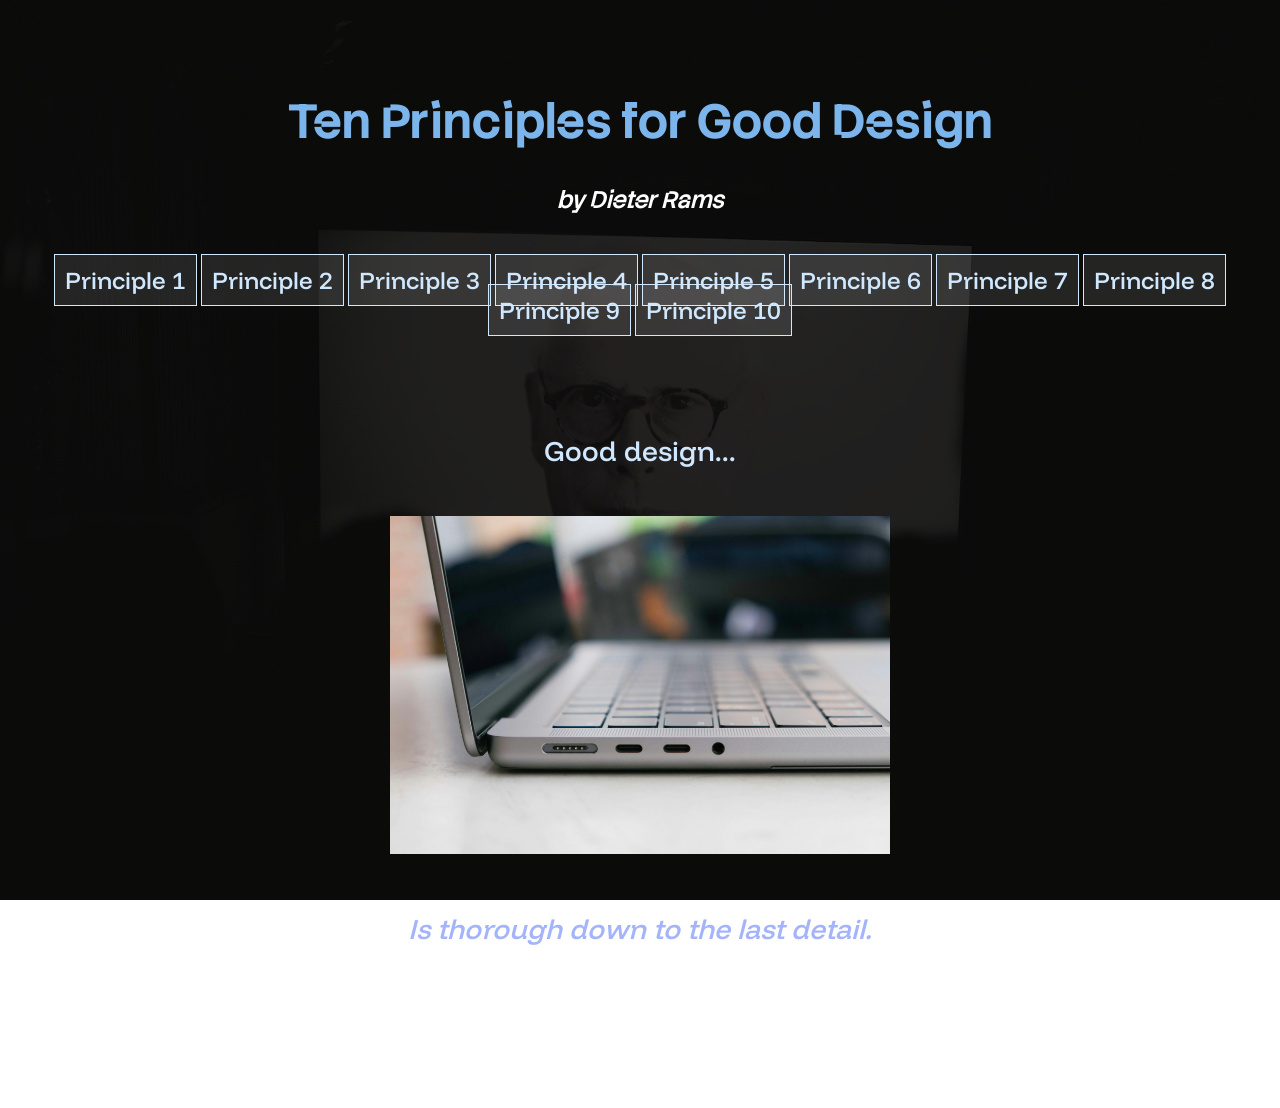
==== site/rams-principle-eight.html @ 49e116e7 "Updated existing multi-pages with relevant content." ====
<!DOCTYPE html>
<html lang="en">
  <head>
    <meta charset="UTF-8">
    <meta name="viewport" content="width=device-width,initial-scale=1">
    <title>Leroy Ayettey | leroyayettey</title>
    <link href="css/reset.css" rel="stylesheet"><!-- DO NOT EDIT THIS LINE -->
    <link href="css/style.css" rel="stylesheet"><!-- DO NOT EDIT THIS LINE -->
    <link rel="preconnect" href="https://fonts.googleapis.com">
    <link rel="preconnect" href="https://fonts.gstatic.com" crossorigin>
    <link href="https://fonts.googleapis.com/css2?family=Stack+Sans+Notch:wght@700&display=swap"rel="stylesheet">
    <link href="https://fonts.googleapis.com/css2?family=Funnel+Display:wght@300..800&family=Stack+Sans+Notch:wght@700&display=swap" rel="stylesheet">
  </head>
  <body>
    <div class="container-header">
      <h1>Ten Principles for Good Design</h1>
      <h2>by Dieter Rams</h2>
    </div>
    <div class="container-principles">
      <a href="rams-principle-one.html">Principle 1</a>
      <a href="rams-principle-two.html">Principle 2</a>
      <a href="rams-principle-three.html">Principle 3</a>
      <a href="rams-principle-four.html">Principle 4</a>
      <a href="rams-principle-five.html">Principle 5</a>
      <a href="rams-principle-six.html">Principle 6</a>
      <a href="rams-principle-seven.html">Principle 7</a>
      <a href="rams-principle-eight.html">Principle 8</a>
      <a href="rams-principle-nine.html">Principle 9</a>
      <a href="rams-principle-ten.html">Principle 10</a>
    </div>
    <div class="container-content">
      <h3>Good design...</h3>
      <img src="img\detailed-macbook-ports-prin-eight.jpg"></img>
      <h4>Is thorough down to the last detail.</h4>
      <p>Nothing must be arbitrary or left to chance. Care and accuracy in the design process show respect towards the consumer.</p>
    </div>
  </body>
</html>
---- site/css/style.css ----
h1{
    text-align: center;
    font-family: "Stack Sans Notch", sans-serif;
    font-weight: 700;
    font-size: 3rem;
    color: #7cb5eb;
}

h2{
    text-align: center;
    font-family: "Stack Sans Notch", sans-serif;
    font-weight: 500;
    font-size: 1.5rem;
    font-style: italic;
    color: #ffffff;
}

h3{
    text-align: center;
    font-family: "Funnel Display", sans-serif;
    font-size: 1.75rem;
    font-weight: 500;
    color: #d0e8ff;
}

h4{
    text-align: center;
    font-family: "Funnel Display", sans-serif;
    font-size: 1.75rem;
    font-weight: 500;
    font-style: italic;
    color: #a4b4fa;
}

a{
    text-align: center;
    font-family: "Funnel Display", sans-serif;
    font-size: 1.5rem;
    font-weight: 500;
    color: #d0e8ff;
    border: 1px solid #d0e8ff;
    padding: 10px;
    text-decoration: none;
    background:rgba(255, 255, 255, 0.1);
}

p{
    text-align: center;
    font-family: "Funnel Display", sans-serif;
    font-size: 1.2rem;
    font-weight: 300;
    color: #ffffff;
    padding:10px 300px 10px ;
}

body{
    background-image: url("../img/dieter-rams-background-lowopacity.png");
    background-position: center center;
    background-size: cover;
    background-attachment: fixed; 
}

img{
    margin: auto;
    display: flex;
    width: 500px;
    padding: 20px 20px 20px;
}

.container-header{
    padding: 50px 50px 25px;
}

.container-principles{
    padding: 5px 20px 50px;
    text-align: center;
}

.container-content{
    padding: 30px;
}

.stack-sans-notch{
  font-family: "Stack Sans Notch", sans-serif;
  font-optical-sizing: auto;
  font-weight: <weight>;
  font-style: normal;
}
.funnel-display{
  font-family: "Funnel Display", sans-serif;
  font-optical-sizing: auto;
  font-weight: <weight>;
  font-style: normal;
}
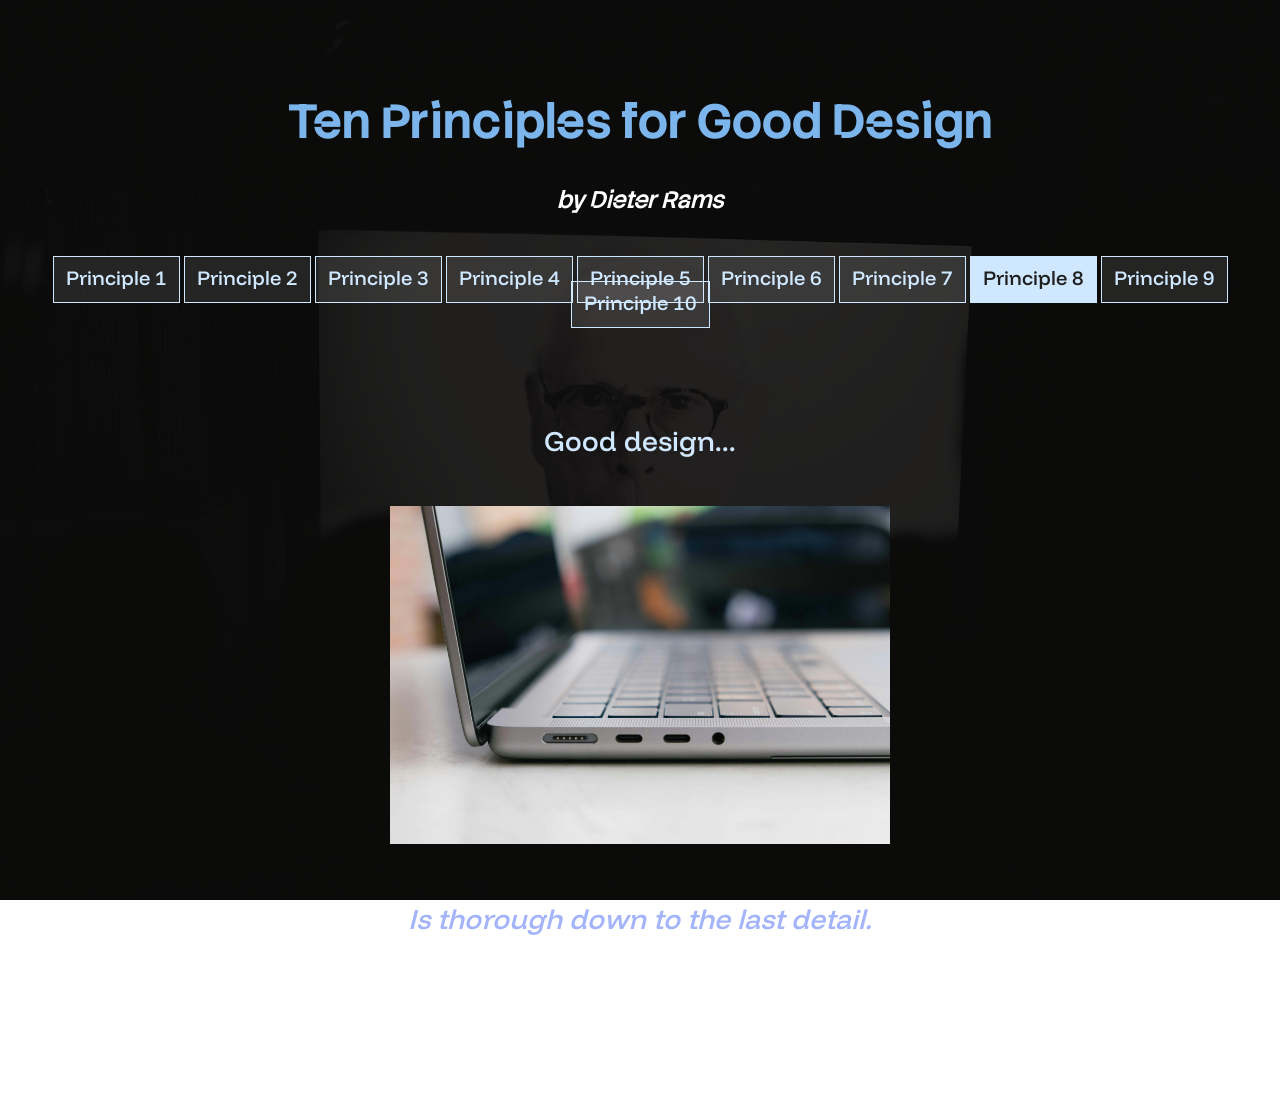
==== commit 9a7f1bab: "Updated style.css with current tab stylzing" ====
--- a/site/rams-principle-eight.html
+++ b/site/rams-principle-eight.html
@@ -24,7 +24,7 @@
       <a href="rams-principle-five.html">Principle 5</a>
       <a href="rams-principle-six.html">Principle 6</a>
       <a href="rams-principle-seven.html">Principle 7</a>
-      <a href="rams-principle-eight.html">Principle 8</a>
+      <a class= "current-principle" href="rams-principle-eight.html">Principle 8</a>
       <a href="rams-principle-nine.html">Principle 9</a>
       <a href="rams-principle-ten.html">Principle 10</a>
     </div>
--- a/site/css/style.css
+++ b/site/css/style.css
@@ -35,11 +35,11 @@
 a{
     text-align: center;
     font-family: "Funnel Display", sans-serif;
-    font-size: 1.5rem;
+    font-size: 1.25rem;
     font-weight: 500;
     color: #d0e8ff;
     border: 1px solid #d0e8ff;
-    padding: 10px;
+    padding: 0.50rem 0.75rem 0.75rem;
     text-decoration: none;
     background:rgba(255, 255, 255, 0.1);
 }
@@ -57,7 +57,7 @@
     background-image: url("../img/dieter-rams-background-lowopacity.png");
     background-position: center center;
     background-size: cover;
-    background-attachment: fixed; 
+    background-attachment: fixed;
 }
 
 img{
@@ -74,6 +74,11 @@
 .container-principles{
     padding: 5px 20px 50px;
     text-align: center;
+}
+.current-principle{
+  color: #1f1f1f;
+  border: 1px solid #d0e8ff;
+  background:#d0e8ff;
 }
 
 .container-content{
